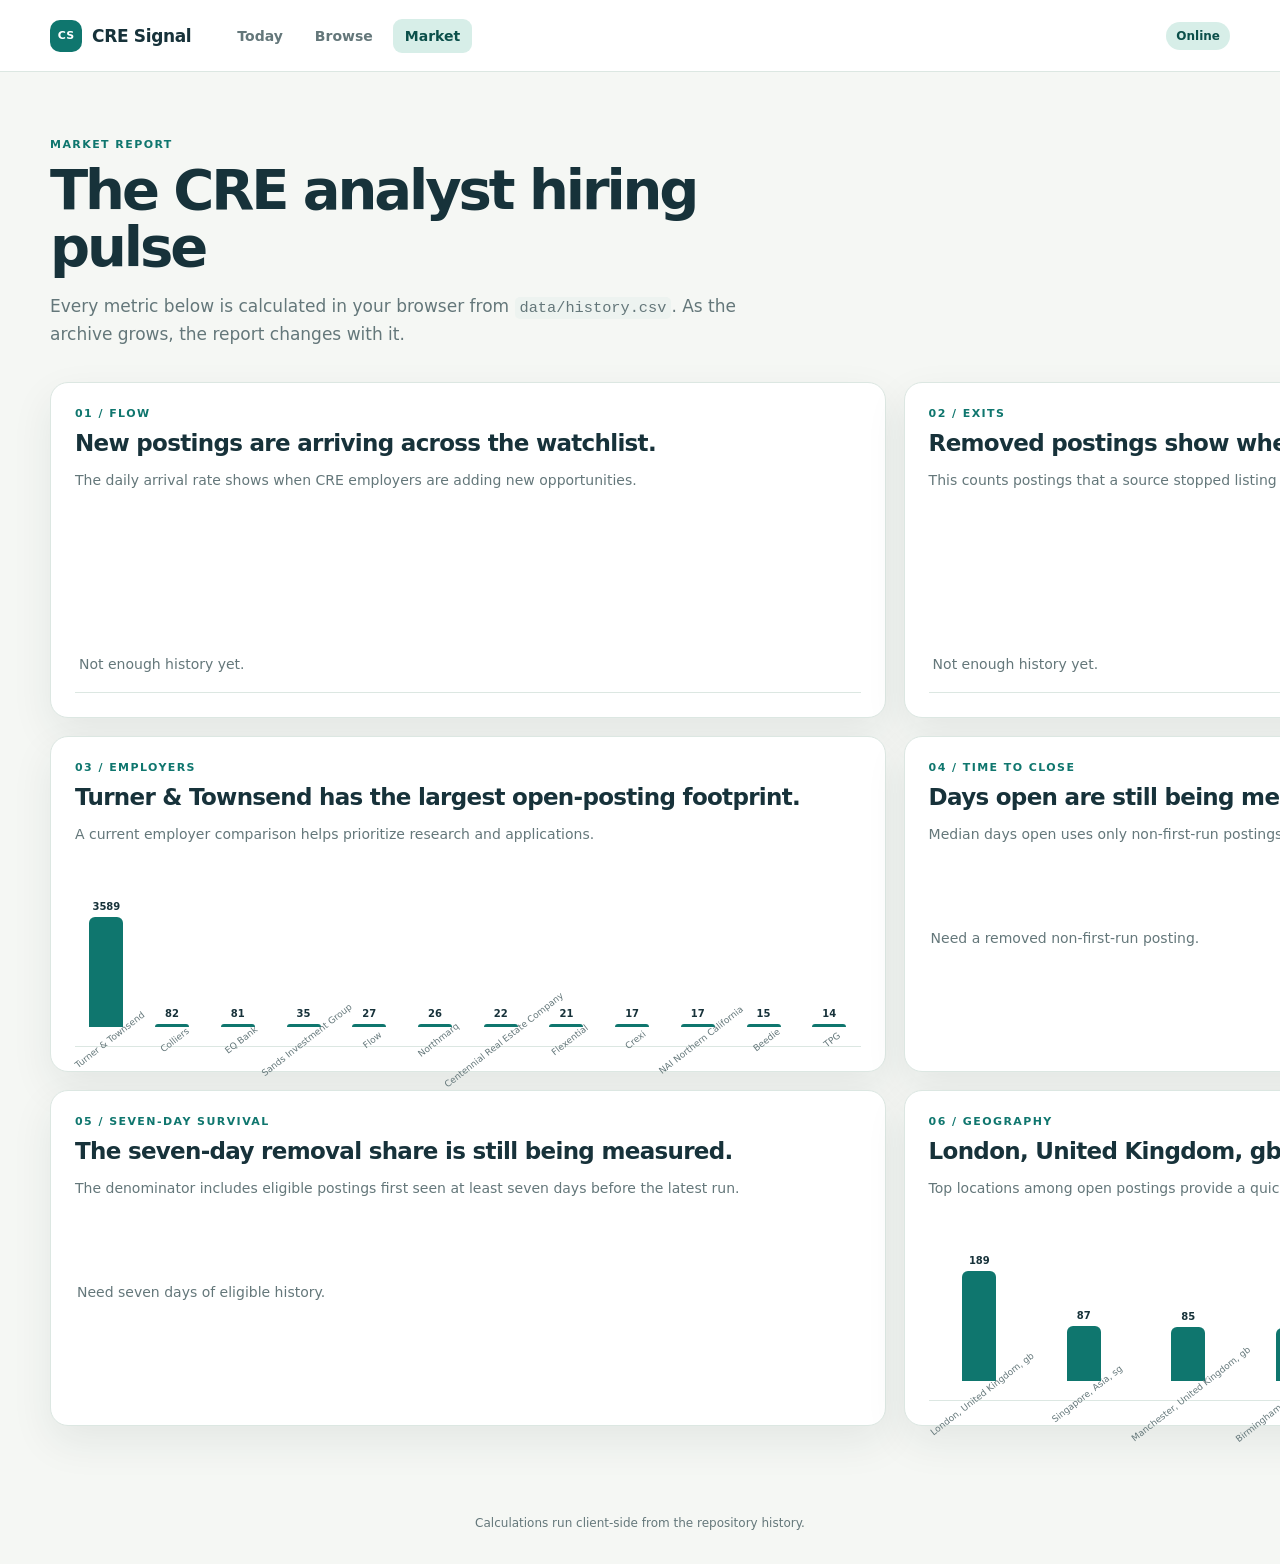
==== market.html @ 5e4dce22 "Add installable Today Browse and Market pages" ====
<!doctype html>
<html lang="en">
<head>
  <meta charset="utf-8"><meta name="viewport" content="width=device-width, initial-scale=1">
  <meta name="theme-color" content="#0f766e"><link rel="manifest" href="manifest.webmanifest"><link rel="stylesheet" href="styles.css">
  <title>CRE Signal | Market</title>
</head>
<body data-page="market">
  <header class="topbar"><a class="brand" href="index.html"><span class="brand-mark">CS</span><span>CRE Signal</span></a><nav aria-label="Main navigation"><a href="index.html">Today</a><a href="browse.html">Browse</a><a class="active" href="market.html">Market</a></nav><span class="status-pill" id="connection-status">Loading</span></header>
  <main class="shell">
    <section class="page-heading"><p class="eyebrow">Market report</p><h1>The CRE analyst hiring pulse</h1><p class="lede">Every metric below is calculated in your browser from <code>data/history.csv</code>. As the archive grows, the report changes with it.</p></section>
    <div class="market-grid">
      <section class="panel market-section" id="new-per-day"><p class="eyebrow">01 / Flow</p><h2>New postings are arriving across the watchlist.</h2><p class="finding">The daily arrival rate shows when CRE employers are adding new opportunities.</p><div class="chart" data-chart="new"></div></section>
      <section class="panel market-section" id="removed-per-day"><p class="eyebrow">02 / Exits</p><h2>Removed postings show where the market is closing fastest.</h2><p class="finding">This counts postings that a source stopped listing on each successful source day.</p><div class="chart" data-chart="removed"></div></section>
      <section class="panel market-section"><p class="eyebrow">03 / Employers</p><h2 id="employer-finding">Open roles are distributed across the watchlist.</h2><p class="finding">A current employer comparison helps prioritize research and applications.</p><div class="chart" data-chart="employers"></div></section>
      <section class="panel market-section"><p class="eyebrow">04 / Time to close</p><h2 id="days-open-finding">Days open are still being measured.</h2><p class="finding">Median days open uses only non-first-run postings with a known first-seen date and a removed date.</p><div class="stat-chart" id="days-open-stat"></div></section>
      <section class="panel market-section"><p class="eyebrow">05 / Seven-day survival</p><h2 id="survival-finding">The seven-day removal share is still being measured.</h2><p class="finding">The denominator includes eligible postings first seen at least seven days before the latest run.</p><div class="stat-chart" id="survival-stat"></div></section>
      <section class="panel market-section"><p class="eyebrow">06 / Geography</p><h2 id="location-finding">Open postings are spread across the market.</h2><p class="finding">Top locations among open postings provide a quick geographic read.</p><div class="chart" data-chart="locations"></div></section>
    </div>
  </main>
  <footer class="footer">Calculations run client-side from the repository history.</footer>
  <script src="app.js"></script>
</body>
</html>
---- styles.css ----
:root{--ink:#17323a;--muted:#64777a;--paper:#f5f7f4;--panel:#fff;--teal:#0f766e;--teal-dark:#0b4f4a;--mint:#d7eee8;--line:#dce7e2;--warm:#c96e3d;--warm-light:#fae8dc;--shadow:0 16px 42px rgba(22,54,49,.08)}
*{box-sizing:border-box}html{background:var(--paper);color:var(--ink);font-family:Inter,ui-sans-serif,system-ui,-apple-system,BlinkMacSystemFont,"Segoe UI",sans-serif}body{margin:0;min-width:320px}.topbar{height:72px;background:rgba(255,255,255,.93);border-bottom:1px solid var(--line);display:flex;align-items:center;padding:0 max(22px,calc((100vw - 1180px)/2));gap:34px;position:sticky;top:0;z-index:5;backdrop-filter:blur(12px)}.brand{color:var(--ink);font-weight:800;letter-spacing:-.02em;text-decoration:none;display:flex;align-items:center;gap:10px;font-size:17px}.brand-mark{width:32px;height:32px;border-radius:10px;background:var(--teal);color:#fff;display:grid;place-items:center;font-size:11px;letter-spacing:.02em}nav{display:flex;gap:8px;flex:1}nav a{color:var(--muted);padding:9px 12px;border-radius:9px;text-decoration:none;font-size:14px;font-weight:650}nav a:hover,nav a.active{background:var(--mint);color:var(--teal-dark)}.status-pill{font-size:12px;font-weight:700;color:var(--teal-dark);background:var(--mint);padding:7px 10px;border-radius:999px}.shell{width:min(1180px,calc(100% - 40px));margin:0 auto;padding:58px 0 70px}.hero{display:flex;justify-content:space-between;gap:28px;align-items:end;padding:8px 0 44px}.page-heading{padding:8px 0 34px}.eyebrow{text-transform:uppercase;letter-spacing:.13em;color:var(--teal);font-weight:800;font-size:11px;margin:0 0 10px}.hero h1,.page-heading h1{font-size:clamp(37px,5vw,66px);line-height:1.02;letter-spacing:-.055em;max-width:740px;margin:0 0 18px}.page-heading h1{font-size:clamp(37px,5vw,56px)}.lede{font-size:17px;line-height:1.6;color:var(--muted);max-width:690px;margin:0}.run-card{min-width:210px;background:var(--teal-dark);color:#fff;border-radius:18px;padding:20px 22px;box-shadow:var(--shadow)}.run-card span,.run-card small{display:block;color:#b7ddd4;font-size:12px}.run-card strong{display:block;font-size:20px;margin:8px 0}.metric-grid{display:grid;grid-template-columns:repeat(4,1fr);gap:14px;margin-bottom:34px}.metric-card{background:var(--panel);border:1px solid var(--line);border-radius:16px;padding:20px;box-shadow:var(--shadow)}.metric-card span,.metric-card small{display:block;color:var(--muted);font-size:12px}.metric-card strong{font-size:36px;letter-spacing:-.05em;display:block;margin:8px 0 2px}.metric-card.accent{background:var(--mint);border-color:#b9e0d7}.metric-card.warm{background:var(--warm-light);border-color:#f2c8b2}.panel{background:var(--panel);border:1px solid var(--line);border-radius:18px;padding:24px;box-shadow:var(--shadow);margin-bottom:18px}.section-heading{display:flex;justify-content:space-between;align-items:start;gap:18px;margin-bottom:20px}.section-heading h2,.market-section h2{font-size:23px;letter-spacing:-.03em;margin:0}.text-link{color:var(--teal);font-size:13px;font-weight:800;text-decoration:none}.source-grid{display:grid;grid-template-columns:repeat(4,1fr);gap:10px}.source-item{padding:13px;border:1px solid var(--line);border-radius:12px;min-height:74px}.source-item strong{display:block;font-size:13px}.source-item span{display:flex;justify-content:space-between;gap:8px;margin-top:9px;color:var(--muted);font-size:11px}.dot{width:8px;height:8px;border-radius:50%;background:#d77e54;display:inline-block;margin-right:5px}.dot.ok{background:#1a9a7f}.two-column{display:grid;grid-template-columns:1fr 1fr;gap:18px}.count-badge{background:var(--mint);color:var(--teal-dark);font-weight:800;font-size:12px;border-radius:999px;padding:6px 9px}.warm-badge{background:var(--warm-light);color:#9d4f2d}.posting-list{display:grid;gap:9px}.posting-row,.posting-card{border:1px solid var(--line);border-radius:12px;padding:13px 14px}.posting-row a,.posting-card a{color:var(--ink);font-weight:750;text-decoration:none}.posting-row a:hover,.posting-card a:hover{color:var(--teal)}.posting-meta{color:var(--muted);font-size:12px;line-height:1.45;margin-top:5px}.empty{color:var(--muted);font-size:14px;padding:20px 2px}.filters{padding:20px}.filter-top{display:flex;justify-content:space-between;gap:18px;align-items:end;margin-bottom:18px}.switch{display:flex;background:#edf3f0;border-radius:10px;padding:4px}.switch-button{border:0;background:transparent;color:var(--muted);font-weight:800;border-radius:7px;padding:9px 12px;cursor:pointer}.switch-button.active{background:#fff;color:var(--teal);box-shadow:0 2px 8px rgba(26,58,52,.1)}.search-label,label{font-size:12px;font-weight:800;color:var(--muted);display:block}.search-label{width:min(360px,100%)}input,select{display:block;width:100%;margin-top:7px;padding:11px 12px;border:1px solid var(--line);border-radius:9px;background:#fff;color:var(--ink);font:inherit;font-size:14px}input:focus,select:focus{outline:2px solid #9ad5c9;border-color:var(--teal)}.filter-grid{display:grid;grid-template-columns:repeat(4,1fr);gap:12px}.result-bar{display:flex;justify-content:space-between;color:var(--muted);font-size:13px;font-weight:700;padding:8px 2px 14px}.posting-grid{display:grid;grid-template-columns:repeat(2,1fr);gap:12px}.posting-card{background:#fff;position:relative;padding-right:48px}.star{position:absolute;right:13px;top:12px;border:0;background:transparent;color:#b4c1bd;font-size:24px;line-height:1;cursor:pointer}.star.saved{color:#e4a83f}.tag{display:inline-flex;background:#eef5f1;color:var(--teal-dark);border-radius:999px;padding:5px 8px;font-size:10px;font-weight:800;margin-top:10px}.market-grid{display:grid;grid-template-columns:repeat(2,1fr);gap:18px}.market-section{margin:0}.market-section .finding{color:var(--muted);font-size:14px;line-height:1.55;min-height:45px}.chart{min-height:164px;display:flex;align-items:end;gap:7px;border-bottom:1px solid var(--line);padding:18px 2px 0}.bar-group{flex:1;min-width:18px;height:145px;display:flex;flex-direction:column;justify-content:end;align-items:center;gap:5px}.bar{width:100%;max-width:34px;min-height:3px;border-radius:6px 6px 0 0;background:var(--teal)}.bar.warm{background:var(--warm)}.bar-label{font-size:9px;color:var(--muted);white-space:nowrap;transform:rotate(-38deg);transform-origin:top center;margin-top:4px}.bar-value{font-size:10px;font-weight:800}.stat-chart{min-height:110px;display:flex;align-items:center}.big-stat{font-size:54px;color:var(--teal);font-weight:850;letter-spacing:-.07em}.big-stat small{font-size:14px;color:var(--muted);letter-spacing:0;font-weight:700}.footer{text-align:center;color:var(--muted);font-size:12px;padding:20px 20px 34px}code{background:#edf3f0;border-radius:5px;padding:2px 5px;font-size:.9em}@media(max-width:850px){.source-grid{grid-template-columns:repeat(2,1fr)}.metric-grid{grid-template-columns:repeat(2,1fr)}.hero{display:block}.run-card{margin-top:25px;width:100%}.market-grid,.two-column,.posting-grid{grid-template-columns:1fr}.filter-top{display:block}.search-label{width:100%;margin-top:16px}.filter-grid{grid-template-columns:repeat(2,1fr)}}@media(max-width:520px){.topbar{gap:12px;padding:0 15px}.brand span:last-child{display:none}nav{gap:0}.topbar nav a{padding:8px 7px;font-size:12px}.status-pill{font-size:10px}.shell{width:min(100% - 28px,1180px);padding-top:38px}.metric-grid,.source-grid,.filter-grid{grid-template-columns:1fr}.hero h1{font-size:42px}.panel{padding:18px}}
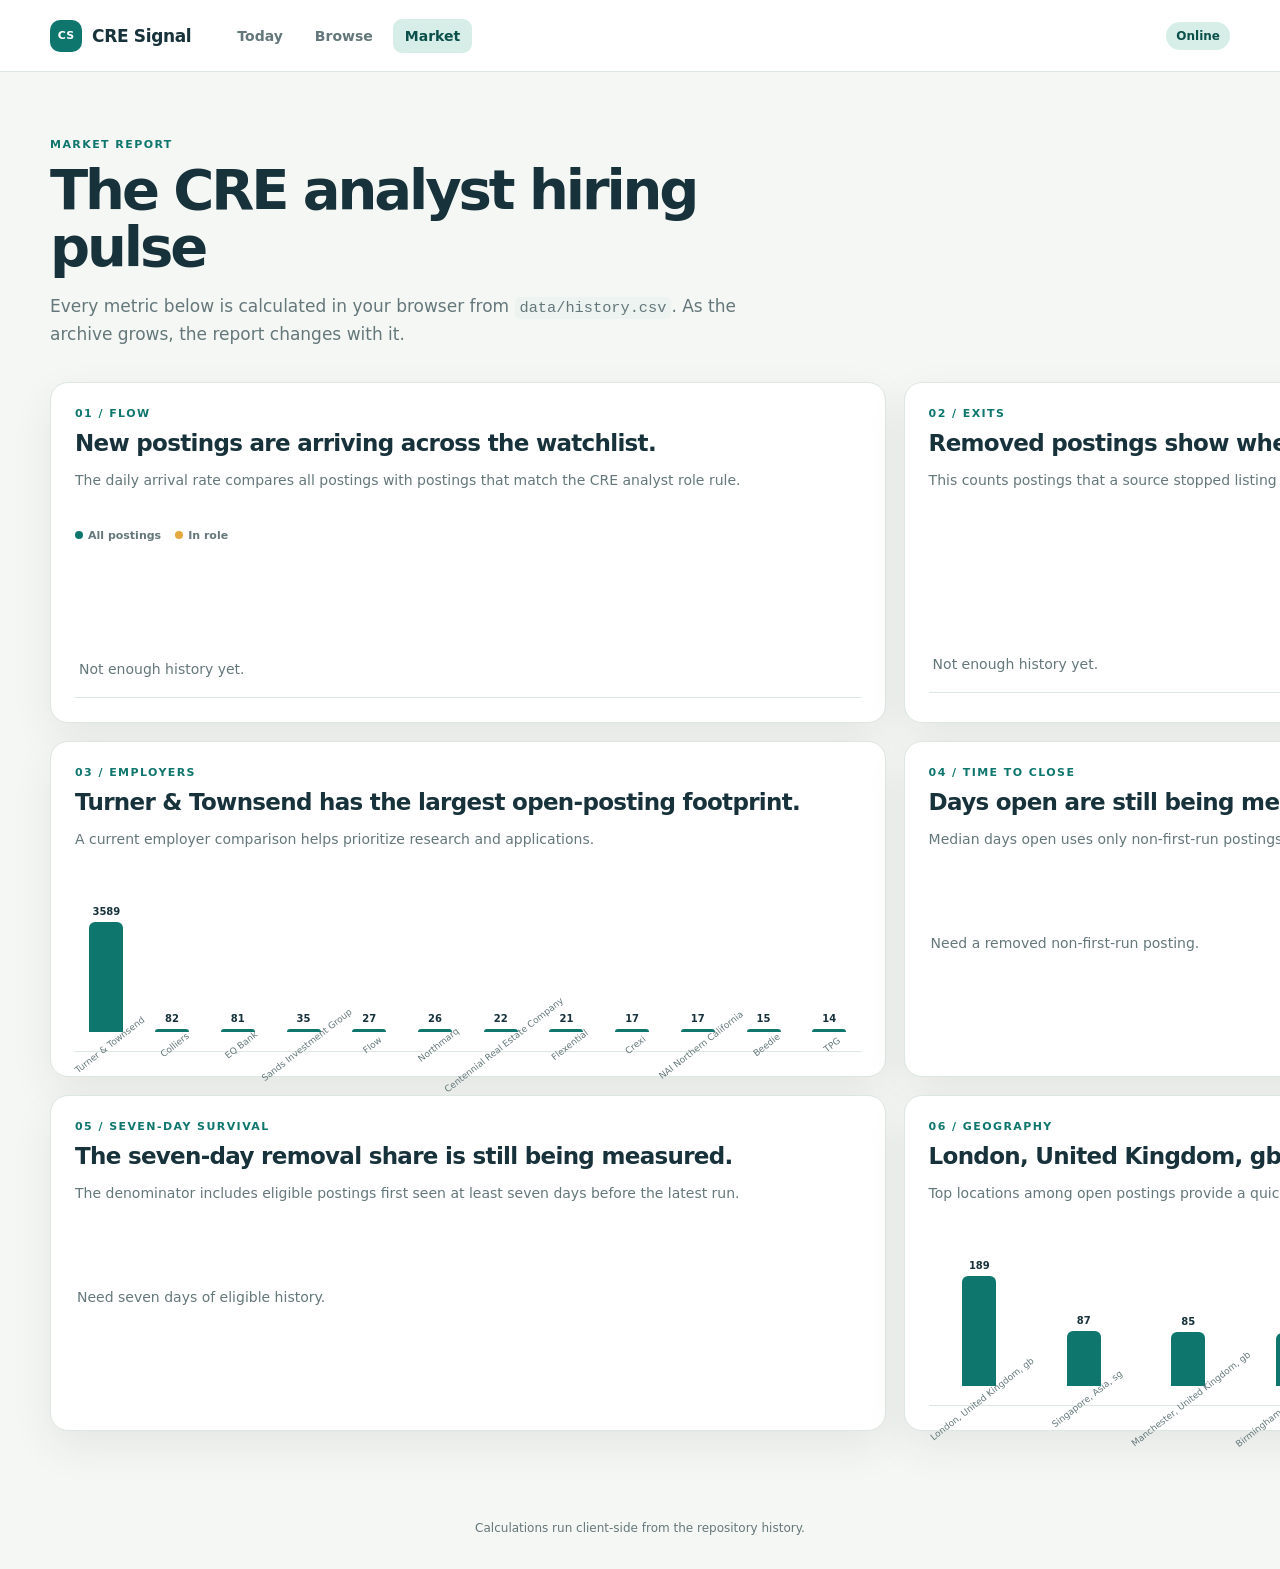
==== commit fa88bec4: "Show role-filtered daily market flow" ====
--- a/market.html
+++ b/market.html
@@ -10,7 +10,7 @@
   <main class="shell">
     <section class="page-heading"><p class="eyebrow">Market report</p><h1>The CRE analyst hiring pulse</h1><p class="lede">Every metric below is calculated in your browser from <code>data/history.csv</code>. As the archive grows, the report changes with it.</p></section>
     <div class="market-grid">
-      <section class="panel market-section" id="new-per-day"><p class="eyebrow">01 / Flow</p><h2>New postings are arriving across the watchlist.</h2><p class="finding">The daily arrival rate shows when CRE employers are adding new opportunities.</p><div class="chart" data-chart="new"></div></section>
+      <section class="panel market-section" id="new-per-day"><p class="eyebrow">01 / Flow</p><h2>New postings are arriving across the watchlist.</h2><p class="finding">The daily arrival rate compares all postings with postings that match the CRE analyst role rule.</p><div class="chart-legend"><span><i class="legend-dot"></i>All postings</span><span><i class="legend-dot role-dot"></i>In role</span></div><div class="chart" data-chart="new"></div></section>
       <section class="panel market-section" id="removed-per-day"><p class="eyebrow">02 / Exits</p><h2>Removed postings show where the market is closing fastest.</h2><p class="finding">This counts postings that a source stopped listing on each successful source day.</p><div class="chart" data-chart="removed"></div></section>
       <section class="panel market-section"><p class="eyebrow">03 / Employers</p><h2 id="employer-finding">Open roles are distributed across the watchlist.</h2><p class="finding">A current employer comparison helps prioritize research and applications.</p><div class="chart" data-chart="employers"></div></section>
       <section class="panel market-section"><p class="eyebrow">04 / Time to close</p><h2 id="days-open-finding">Days open are still being measured.</h2><p class="finding">Median days open uses only non-first-run postings with a known first-seen date and a removed date.</p><div class="stat-chart" id="days-open-stat"></div></section>
--- a/styles.css
+++ b/styles.css
@@ -1,2 +1,3 @@
 :root{--ink:#17323a;--muted:#64777a;--paper:#f5f7f4;--panel:#fff;--teal:#0f766e;--teal-dark:#0b4f4a;--mint:#d7eee8;--line:#dce7e2;--warm:#c96e3d;--warm-light:#fae8dc;--shadow:0 16px 42px rgba(22,54,49,.08)}
 *{box-sizing:border-box}html{background:var(--paper);color:var(--ink);font-family:Inter,ui-sans-serif,system-ui,-apple-system,BlinkMacSystemFont,"Segoe UI",sans-serif}body{margin:0;min-width:320px}.topbar{height:72px;background:rgba(255,255,255,.93);border-bottom:1px solid var(--line);display:flex;align-items:center;padding:0 max(22px,calc((100vw - 1180px)/2));gap:34px;position:sticky;top:0;z-index:5;backdrop-filter:blur(12px)}.brand{color:var(--ink);font-weight:800;letter-spacing:-.02em;text-decoration:none;display:flex;align-items:center;gap:10px;font-size:17px}.brand-mark{width:32px;height:32px;border-radius:10px;background:var(--teal);color:#fff;display:grid;place-items:center;font-size:11px;letter-spacing:.02em}nav{display:flex;gap:8px;flex:1}nav a{color:var(--muted);padding:9px 12px;border-radius:9px;text-decoration:none;font-size:14px;font-weight:650}nav a:hover,nav a.active{background:var(--mint);color:var(--teal-dark)}.status-pill{font-size:12px;font-weight:700;color:var(--teal-dark);background:var(--mint);padding:7px 10px;border-radius:999px}.shell{width:min(1180px,calc(100% - 40px));margin:0 auto;padding:58px 0 70px}.hero{display:flex;justify-content:space-between;gap:28px;align-items:end;padding:8px 0 44px}.page-heading{padding:8px 0 34px}.eyebrow{text-transform:uppercase;letter-spacing:.13em;color:var(--teal);font-weight:800;font-size:11px;margin:0 0 10px}.hero h1,.page-heading h1{font-size:clamp(37px,5vw,66px);line-height:1.02;letter-spacing:-.055em;max-width:740px;margin:0 0 18px}.page-heading h1{font-size:clamp(37px,5vw,56px)}.lede{font-size:17px;line-height:1.6;color:var(--muted);max-width:690px;margin:0}.run-card{min-width:210px;background:var(--teal-dark);color:#fff;border-radius:18px;padding:20px 22px;box-shadow:var(--shadow)}.run-card span,.run-card small{display:block;color:#b7ddd4;font-size:12px}.run-card strong{display:block;font-size:20px;margin:8px 0}.metric-grid{display:grid;grid-template-columns:repeat(4,1fr);gap:14px;margin-bottom:34px}.metric-card{background:var(--panel);border:1px solid var(--line);border-radius:16px;padding:20px;box-shadow:var(--shadow)}.metric-card span,.metric-card small{display:block;color:var(--muted);font-size:12px}.metric-card strong{font-size:36px;letter-spacing:-.05em;display:block;margin:8px 0 2px}.metric-card.accent{background:var(--mint);border-color:#b9e0d7}.metric-card.warm{background:var(--warm-light);border-color:#f2c8b2}.panel{background:var(--panel);border:1px solid var(--line);border-radius:18px;padding:24px;box-shadow:var(--shadow);margin-bottom:18px}.section-heading{display:flex;justify-content:space-between;align-items:start;gap:18px;margin-bottom:20px}.section-heading h2,.market-section h2{font-size:23px;letter-spacing:-.03em;margin:0}.text-link{color:var(--teal);font-size:13px;font-weight:800;text-decoration:none}.source-grid{display:grid;grid-template-columns:repeat(4,1fr);gap:10px}.source-item{padding:13px;border:1px solid var(--line);border-radius:12px;min-height:74px}.source-item strong{display:block;font-size:13px}.source-item span{display:flex;justify-content:space-between;gap:8px;margin-top:9px;color:var(--muted);font-size:11px}.dot{width:8px;height:8px;border-radius:50%;background:#d77e54;display:inline-block;margin-right:5px}.dot.ok{background:#1a9a7f}.two-column{display:grid;grid-template-columns:1fr 1fr;gap:18px}.count-badge{background:var(--mint);color:var(--teal-dark);font-weight:800;font-size:12px;border-radius:999px;padding:6px 9px}.warm-badge{background:var(--warm-light);color:#9d4f2d}.posting-list{display:grid;gap:9px}.posting-row,.posting-card{border:1px solid var(--line);border-radius:12px;padding:13px 14px}.posting-row a,.posting-card a{color:var(--ink);font-weight:750;text-decoration:none}.posting-row a:hover,.posting-card a:hover{color:var(--teal)}.posting-meta{color:var(--muted);font-size:12px;line-height:1.45;margin-top:5px}.empty{color:var(--muted);font-size:14px;padding:20px 2px}.filters{padding:20px}.filter-top{display:flex;justify-content:space-between;gap:18px;align-items:end;margin-bottom:18px}.switch{display:flex;background:#edf3f0;border-radius:10px;padding:4px}.switch-button{border:0;background:transparent;color:var(--muted);font-weight:800;border-radius:7px;padding:9px 12px;cursor:pointer}.switch-button.active{background:#fff;color:var(--teal);box-shadow:0 2px 8px rgba(26,58,52,.1)}.search-label,label{font-size:12px;font-weight:800;color:var(--muted);display:block}.search-label{width:min(360px,100%)}input,select{display:block;width:100%;margin-top:7px;padding:11px 12px;border:1px solid var(--line);border-radius:9px;background:#fff;color:var(--ink);font:inherit;font-size:14px}input:focus,select:focus{outline:2px solid #9ad5c9;border-color:var(--teal)}.filter-grid{display:grid;grid-template-columns:repeat(4,1fr);gap:12px}.result-bar{display:flex;justify-content:space-between;color:var(--muted);font-size:13px;font-weight:700;padding:8px 2px 14px}.posting-grid{display:grid;grid-template-columns:repeat(2,1fr);gap:12px}.posting-card{background:#fff;position:relative;padding-right:48px}.star{position:absolute;right:13px;top:12px;border:0;background:transparent;color:#b4c1bd;font-size:24px;line-height:1;cursor:pointer}.star.saved{color:#e4a83f}.tag{display:inline-flex;background:#eef5f1;color:var(--teal-dark);border-radius:999px;padding:5px 8px;font-size:10px;font-weight:800;margin-top:10px}.market-grid{display:grid;grid-template-columns:repeat(2,1fr);gap:18px}.market-section{margin:0}.market-section .finding{color:var(--muted);font-size:14px;line-height:1.55;min-height:45px}.chart{min-height:164px;display:flex;align-items:end;gap:7px;border-bottom:1px solid var(--line);padding:18px 2px 0}.bar-group{flex:1;min-width:18px;height:145px;display:flex;flex-direction:column;justify-content:end;align-items:center;gap:5px}.bar{width:100%;max-width:34px;min-height:3px;border-radius:6px 6px 0 0;background:var(--teal)}.bar.warm{background:var(--warm)}.bar-label{font-size:9px;color:var(--muted);white-space:nowrap;transform:rotate(-38deg);transform-origin:top center;margin-top:4px}.bar-value{font-size:10px;font-weight:800}.stat-chart{min-height:110px;display:flex;align-items:center}.big-stat{font-size:54px;color:var(--teal);font-weight:850;letter-spacing:-.07em}.big-stat small{font-size:14px;color:var(--muted);letter-spacing:0;font-weight:700}.footer{text-align:center;color:var(--muted);font-size:12px;padding:20px 20px 34px}code{background:#edf3f0;border-radius:5px;padding:2px 5px;font-size:.9em}@media(max-width:850px){.source-grid{grid-template-columns:repeat(2,1fr)}.metric-grid{grid-template-columns:repeat(2,1fr)}.hero{display:block}.run-card{margin-top:25px;width:100%}.market-grid,.two-column,.posting-grid{grid-template-columns:1fr}.filter-top{display:block}.search-label{width:100%;margin-top:16px}.filter-grid{grid-template-columns:repeat(2,1fr)}}@media(max-width:520px){.topbar{gap:12px;padding:0 15px}.brand span:last-child{display:none}nav{gap:0}.topbar nav a{padding:8px 7px;font-size:12px}.status-pill{font-size:10px}.shell{width:min(100% - 28px,1180px);padding-top:38px}.metric-grid,.source-grid,.filter-grid{grid-template-columns:1fr}.hero h1{font-size:42px}.panel{padding:18px}}
+ .chart-legend{display:flex;gap:14px;color:var(--muted);font-size:11px;font-weight:750;margin:4px 0 -8px}.legend-dot{display:inline-block;width:8px;height:8px;border-radius:50%;background:var(--teal);margin-right:5px}.role-dot{background:#e4a83f}.bar-pair{height:120px;display:flex;align-items:end;gap:3px}.role-bar{background:#e4a83f}
